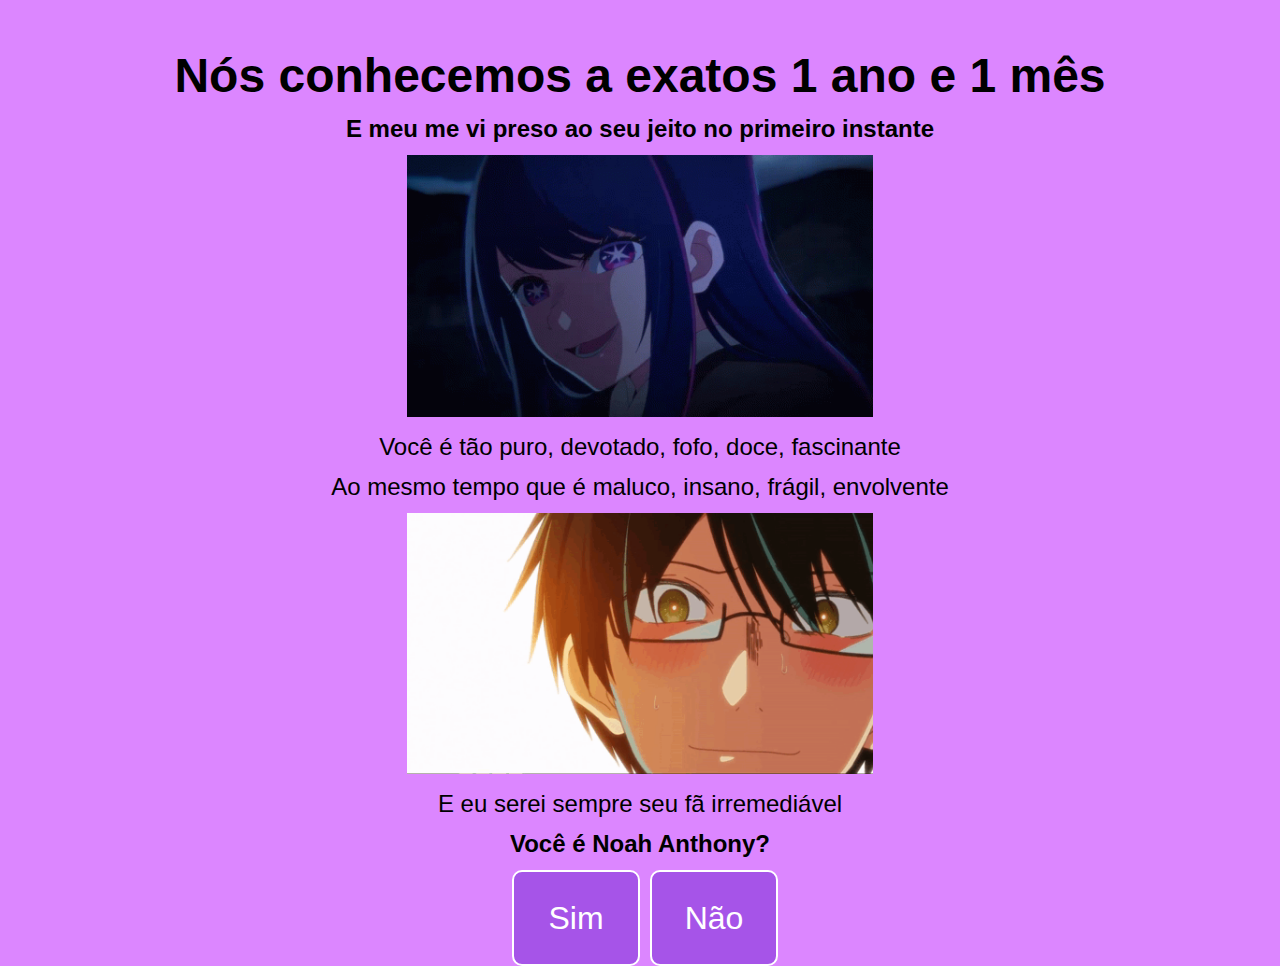
==== index.html @ 3a64a27e "Primeira tentativa" ====
<!DOCTYPE html>
<html lang="pt-br">

<head>
    <meta charset="UTF-8">
    <meta name="viewport" content="width=device-width, initial-scale=1.0">
    <link rel="stylesheet" href="styles.css">

    <title>26/09</title>
    <section class="container">
        <div class="container__corpo">
            <h1 class="container__titulo">Nós conhecemos a exatos 1 ano e 1 mês</h1>
            <h3 class="container__texto">E meu me vi preso ao seu jeito no primeiro instante</h3>
            <img src="assets/ai.gif" alt="" class="container__imagem">
            <p class="container__texto">Você é tão puro, devotado, fofo, doce, fascinante</p>
            <p class="container__texto">Ao mesmo tempo que é maluco, insano, frágil, envolvente</p>
            <img src="assets/fascinado.gif" alt="" class="container__imagem">
            <p class="container__texto">E eu serei sempre seu fã irremediável</p>
            <h3 class="container__texto">Você é Noah Anthony?</h2>
            </div>
            <div>
                <a href="namoro.html"><button id="sim">Sim</button></a>
                <a href="https://www.youtube.com/watch?v=wnDfoVmW760"><button id="nao">Não</button></a>
            </div>
    </section>
    
</head>

<body>

</body>

</html>
---- styles.css ----
:root {
    --cor-primaria: #dc86ff;
    --cor-secundaria: #c16df3;
    --cor-terciaria: #a654e8;
    --cor-quaternaria: #7021d0;
    --preto: #000000;
    --branco: #ffffff;
    --fonte-principal: 'Franklin Gothic Medium', 'Arial Narrow', Arial, sans-serif;
}

* {
    margin: 0;
    padding: 0;
}

body {
    background-color: var(--cor-primaria)
}

.container {
    display: flex;
    justify-content: center;
    flex-direction: column;
    align-items: center;
    margin: 0 auto;
    background-color: var(--cor-primaria);
    width: 80%;
    text-align: center;
    font-family: var(--fonte-principal);
    text-decoration: none;
}

.container__odeia {
    display: flex;
    flex-direction: column;
    align-items: start;
}

.container__titulo{
    font-size: 1.75em;
    margin-top: 1em;
    color: var(--preto);
}

.container__texto {
    margin: 0.75em 0;
}

.container__imagem {
    width: 100%;
}

.container__botao {
    display: flex;
    align-items: center;
    justify-content: center;
}

.container__aceita {
    margin: 0.5em;
}

#continuar {
    height: 4em;
    width: 6em;
    background-color: var(--cor-terciaria);
    border: 2px solid var(--branco);
    border-radius: 10px;
    color: white;
    margin: 0 1em;
}

.rodape {
    margin-top: 8.5em;
    font-size: 0.5em;
}

#sim {
    margin-left: -7em;
    height: 4em;
    width: 6em;
    background-color: var(--cor-terciaria);
    border: 2px solid var(--branco);
    border-radius: 10px;
    color: white;
}

#nao {
    position: absolute;
    height: 4em;
    width: 6em;
    background-color: var(--cor-terciaria);
    border: 2px solid var(--branco);
    border-radius: 10px;
    color: var(--branco);
    margin-left: 10px;
}

@media screen and (min-width: 1024px) {

    .container__titulo{
        font-size: 3em;
        margin-top: 1em;
    }

    .container__texto {
        margin: 0.5em 0;
        font-size: 1.5em;
        color: var(--preto);
    }

    .container__imagem {
        width: 50%;
    }

    .container__aceita {
        font-size: 3.5em;
    }

    .rodape {
        display: none;
    }

    #sim, #nao {
        font-size: 2em;
        height: 3em;
        width: 4em;
    }
    
    #continuar {
        font-size: 2em;
        height: 3em;
        width: 4em;
    }

    #sim {
        margin-left: -4em;
    }
}
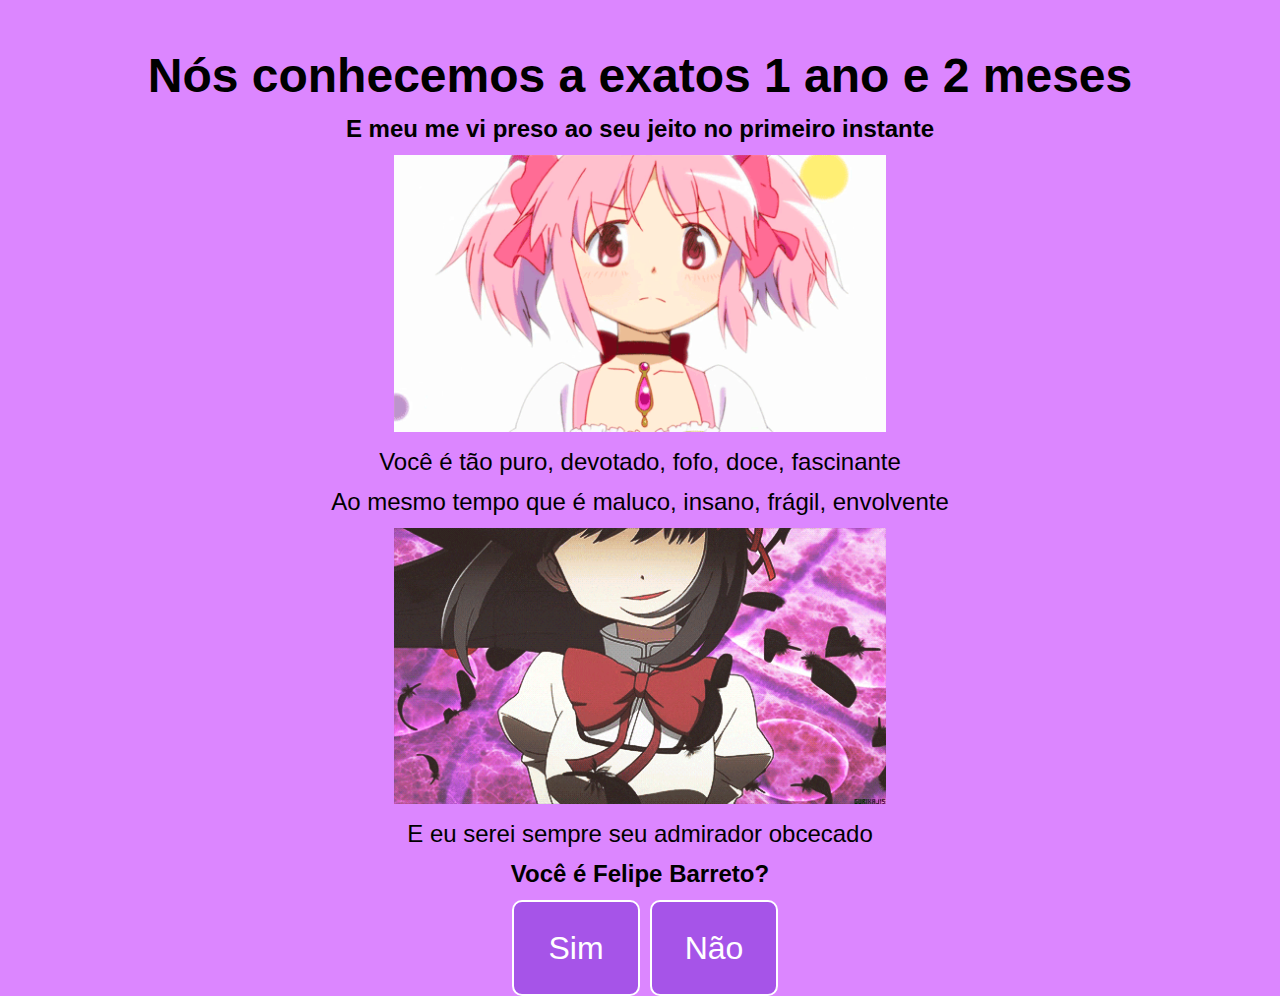
==== commit 250d33e1: "Eu te amo lilip" ====
--- a/index.html
+++ b/index.html
@@ -6,17 +6,17 @@
     <meta name="viewport" content="width=device-width, initial-scale=1.0">
     <link rel="stylesheet" href="styles.css">
 
-    <title>26/09</title>
+    <title>22/12</title>
     <section class="container">
         <div class="container__corpo">
-            <h1 class="container__titulo">Nós conhecemos a exatos 1 ano e 1 mês</h1>
+            <h1 class="container__titulo">Nós conhecemos a exatos 1 ano e 2 meses</h1>
             <h3 class="container__texto">E meu me vi preso ao seu jeito no primeiro instante</h3>
-            <img src="assets/ai.gif" alt="" class="container__imagem">
+            <img src="assets/madoka.gif" alt="" class="container__imagem">
             <p class="container__texto">Você é tão puro, devotado, fofo, doce, fascinante</p>
             <p class="container__texto">Ao mesmo tempo que é maluco, insano, frágil, envolvente</p>
-            <img src="assets/fascinado.gif" alt="" class="container__imagem">
-            <p class="container__texto">E eu serei sempre seu fã irremediável</p>
-            <h3 class="container__texto">Você é Noah Anthony?</h2>
+            <img src="assets/homura.gif" alt="" class="container__imagem">
+            <p class="container__texto">E eu serei sempre seu admirador obcecado</p>
+            <h3 class="container__texto">Você é Felipe Barreto?</h2>
             </div>
             <div>
                 <a href="namoro.html"><button id="sim">Sim</button></a>
--- a/styles.css
+++ b/styles.css
@@ -71,8 +71,8 @@
 }
 
 .rodape {
-    margin-top: 8.5em;
-    font-size: 0.5em;
+    margin-top: 6.5em;
+    font-size: 0.3em;
 }
 
 #sim {
